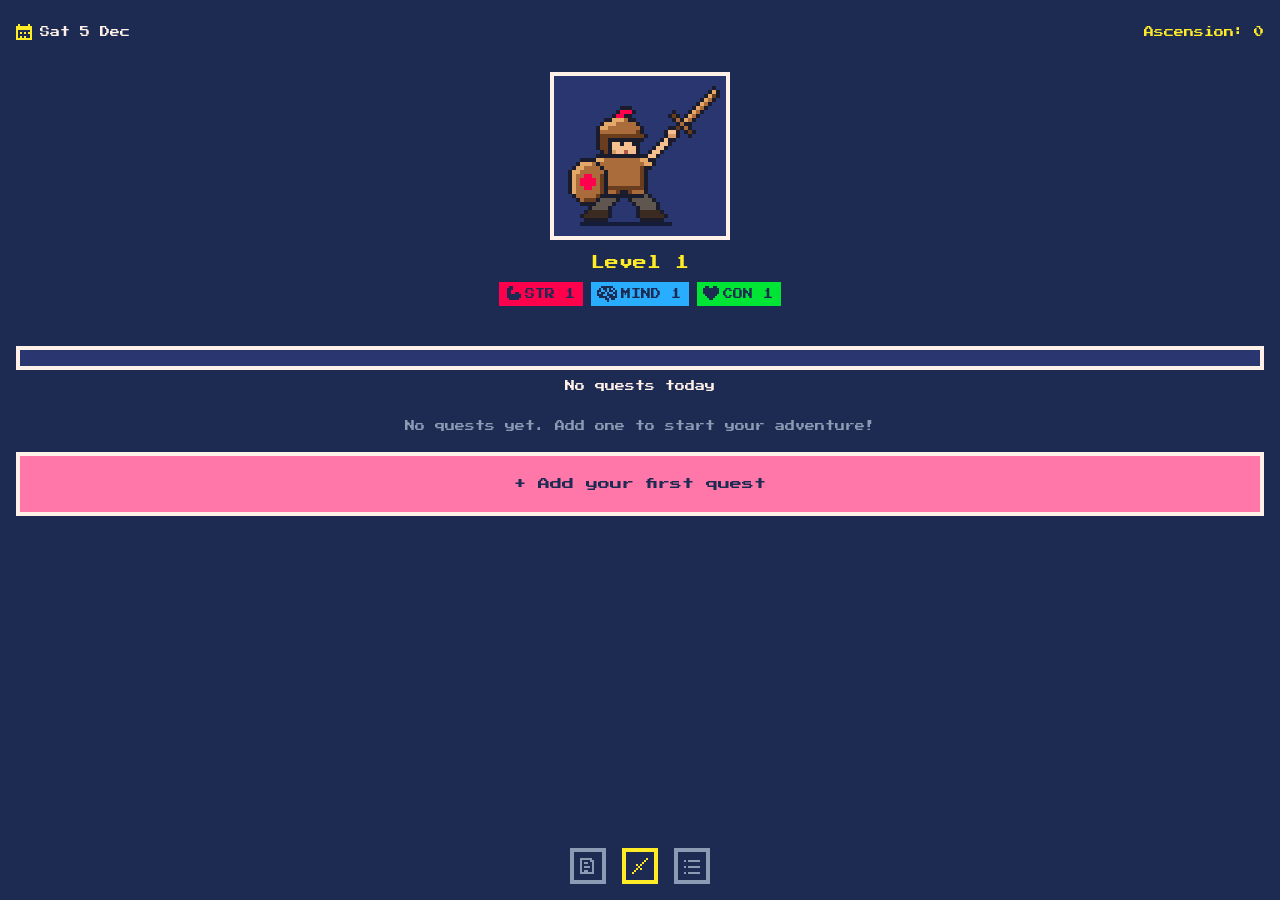
==== Jobits/index.html @ 171206a1 "Grey out empty Save/Add buttons, close popups with Back, add first-quest button Co-Authored-By: Clau" ====
<!DOCTYPE html>
<html lang="en">
<head>
  <meta charset="UTF-8">
  <!-- Makes the page fit the phone's width instead of a zoomed-out desktop view -->
  <meta name="viewport" content="width=device-width, initial-scale=1">
  <title>Jobits</title>
  <link rel="stylesheet" href="style.css">

  <!-- PWA: tells the phone the app's name, colours and icon, for installing -->
  <link rel="manifest" href="manifest.json">
  <!-- Colour of the phone's status bar while the app is open -->
  <meta name="theme-color" content="#1d2b53">
  <!-- Icon for the browser tab and for iPhones -->
  <link rel="icon" href="icons/icon-192.png">
  <link rel="apple-touch-icon" href="icons/icon-192.png">
</head>
<body>

  <!-- The "viewport" is the window you look through; it shows one screen at a time. -->
  <main class="viewport">
    <!-- The "track" holds the three screens side by side. We slide it left/right to switch. -->
    <div class="track" id="track">

      <!-- ===== Screen 0: Notes ===== -->
      <section class="screen" id="screen-notes" aria-label="Notes">
        <h1>Notes</h1>
        <!-- Shown only when there are no notes -->
        <p class="placeholder" id="notes-empty">No notes yet</p>
        <!-- app.js fills this with one card per note -->
        <ul class="note-list" id="note-list"></ul>
      </section>

      <!-- ===== Screen 1: Main (today) ===== -->
      <section class="screen" id="screen-main" aria-label="Today">
        <!-- Top line: today's date on the left, ascension on the right -->
        <div class="top-line">
          <!-- Today's date; tapping it opens the calendar.
               app.js draws the small calendar icon and fills in the date. -->
          <button type="button" class="today-date" id="today-date" aria-label="Open calendar">
            <span class="today-date-icon" id="today-date-icon"></span>
            <span id="today-date-text"></span>
          </button>
          <div class="ascension" id="ascension-label">Ascension: 0</div>
        </div>

        <!-- Placeholder for the adventurer: just shows the current sword -->
        <!-- Tapping the adventurer opens the stats popup -->
        <button type="button" class="adventurer" id="adventurer" aria-label="Open stats">
          <!-- app.js draws the adventurer and its gear here -->
          <canvas class="adventurer-art" id="adventurer-art"></canvas>
        </button>

        <!-- Current level, and a message that pops up for a few seconds on level-up -->
        <p class="level" id="level-label">Level 1</p>
        <!-- This month's STR / MIND / CON levels: app.js fills in three badges -->
        <div class="stats" id="stats"></div>
        <p class="level-up" id="level-up" aria-live="polite"></p>

        <!-- Day progress bar: app.js sets the fill width and the label -->
        <div class="progress">
          <div class="progress-fill" id="progress-fill"></div>
        </div>
        <p class="progress-label" id="progress-label">No quests today</p>
        <!-- Shown when a standing quest's deadline is today and it isn't ticked -->
        <p class="standing-due-note" id="standing-due-note" hidden></p>

        <!-- One-off tasks from earlier days that aren't done yet.
             Hidden when there are none. -->
        <div id="carried-section" hidden>
          <h2>Carried over</h2>
          <ul class="task-list" id="carried-list"></ul>
        </div>

        <!-- Only shown while there are no quests at all: a quick way to get started -->
        <div class="first-quest" id="first-quest" hidden>
          <p>No quests yet. Add one to start your adventure!</p>
          <button type="button" class="first-quest-button" id="first-quest-button">+ Add your first quest</button>
        </div>

        <!-- Hidden while there are no quests at all (the button above shows instead) -->
        <div id="today-section">
          <h2>Today's quests</h2>
          <!-- app.js fills this with one slot per time of day
               (morning, noon, afternoon, evening, and "any time" if needed) -->
          <div id="today-slots"></div>
        </div>

        <!-- Standing quests: "at some point" to-dos, no exp. Hidden when there are none. -->
        <div id="standing-section" hidden>
          <h2>Standing quests</h2>
          <ul class="task-list" id="standing-list"></ul>
        </div>
      </section>

      <!-- ===== Screen 2: Habits ===== -->
      <section class="screen" id="screen-habits" aria-label="Quests">
        <h1>Quests</h1>

        <!-- Filters: one lit option per row; the two rows combine.
             app.js reads data-group / data-value when a button is tapped. -->
        <div class="filters">
          <div class="filter-row" role="group" aria-labelledby="filter-category-label">
            <span class="filter-label" id="filter-category-label">Category</span>
            <button type="button" class="filter-option" data-group="category" data-value="all">All</button>
            <button type="button" class="filter-option cat-strength" data-group="category" data-value="strength">STR</button>
            <button type="button" class="filter-option cat-mind" data-group="category" data-value="mind">MIND</button>
            <button type="button" class="filter-option cat-constitution" data-group="category" data-value="constitution">CON</button>
            <button type="button" class="filter-option" data-group="category" data-value="none">None</button>
          </div>
          <div class="filter-row" role="group" aria-labelledby="filter-type-label">
            <span class="filter-label" id="filter-type-label">Type</span>
            <button type="button" class="filter-option" data-group="type" data-value="all">All</button>
            <button type="button" class="filter-option" data-group="type" data-value="oneoff">One-off</button>
            <button type="button" class="filter-option" data-group="type" data-value="repeating">Repeating</button>
            <button type="button" class="filter-option" data-group="type" data-value="standing">Standing</button>
          </div>
          <label class="checkbox-row filter-checkbox">
            <input type="checkbox" id="show-completed">
            Show completed
          </label>
        </div>

        <!-- Shown only when there are no habits saved -->
        <p class="placeholder" id="habits-empty">No quests yet</p>
        <!-- Shown when there are quests, but the filters hide all of them -->
        <p class="placeholder" id="habits-no-match" hidden>No quests match these filters</p>
        <!-- app.js fills this list with one <li> per saved habit -->
        <ul class="habit-list" id="habit-list"></ul>

        <!-- Backup: Export saves all data to a file; Import loads one back -->
        <div class="backup-buttons">
          <button type="button" id="export-button">Export</button>
          <button type="button" id="import-button">Import</button>
        </div>
        <!-- The real file picker is hidden; the Import button "clicks" it -->
        <input type="file" id="import-file" accept=".json,application/json" hidden>
        <!-- Short messages about export/import (e.g. "Backup loaded") -->
        <p class="backup-message" id="backup-message"></p>

        <!-- For testing: wipes all quests, ticks, level and ascension (two taps) -->
        <button class="reset-button" id="reset-button" type="button">Reset everything</button>
        <!-- Opens the "new habit" form -->
        <button class="add-button" id="add-button" type="button" aria-label="Add quest">+</button>
      </section>

    </div>
  </main>

  <!-- Screen indicator: one dot per screen, each with a small pixel icon.
       Icons are drawn as tiny SVG squares ("pixels") on an 8x8 grid. -->
  <!-- Adds a new note. It lives outside the sliding track, so app.js
       shows it only while the Notes screen is on display. -->
  <button class="add-button" id="add-note-button" type="button" aria-label="Add note" hidden>+</button>

  <nav class="indicator" aria-hidden="true">
    <!-- Note page; app.js draws its pixel icon -->
    <span class="dot" data-screen="0" title="Notes" id="notes-dot"></span>
    <span class="dot" data-screen="1" title="Today">
      <!-- Sword: blade going up-right, crossguard, handle, pommel -->
      <svg viewBox="0 0 8 8" shape-rendering="crispEdges">
        <rect x="7" y="0" width="1" height="1"/>
        <rect x="6" y="1" width="1" height="1"/>
        <rect x="5" y="2" width="1" height="1"/>
        <rect x="4" y="3" width="1" height="1"/>
        <rect x="2" y="3" width="1" height="1"/>
        <rect x="3" y="4" width="1" height="1"/>
        <rect x="4" y="5" width="1" height="1"/>
        <rect x="2" y="5" width="1" height="1"/>
        <rect x="1" y="6" width="1" height="1"/>
        <rect x="0" y="7" width="1" height="1"/>
      </svg>
    </span>
    <span class="dot" data-screen="2" title="Quests">
      <!-- List: three bullet points with lines -->
      <svg viewBox="0 0 8 8" shape-rendering="crispEdges">
        <rect x="0" y="1" width="1" height="1"/><rect x="2" y="1" width="6" height="1"/>
        <rect x="0" y="4" width="1" height="1"/><rect x="2" y="4" width="6" height="1"/>
        <rect x="0" y="7" width="1" height="1"/><rect x="2" y="7" width="6" height="1"/>
      </svg>
    </span>
  </nav>

  <!-- ===== "New habit" popup =====
       It lives outside the sliding track so it always covers the whole window.
       The "hidden" attribute keeps it invisible until app.js removes it. -->
  <div class="modal" id="habit-modal" hidden>
    <form class="habit-form" id="habit-form" novalidate>
      <!-- app.js changes this to "Edit quest" when editing -->
      <h2 id="form-title">New quest</h2>

      <label for="habit-name">Name</label>
      <input type="text" id="habit-name" maxlength="40" autocomplete="off">

      <!-- Standing quest: no exp, no time of day, no repeat, optional deadline.
           Ticking it hides the fields that don't apply (see app.js). -->
      <label class="checkbox-row">
        <input type="checkbox" id="habit-standing">
        Standing quest
      </label>

      <div id="exp-field">
        <label for="habit-exp">Exp</label>
        <!-- inputmode="numeric" shows a number keypad on phones -->
        <input type="number" id="habit-exp" min="1" step="1" inputmode="numeric">
      </div>

      <!-- app.js changes this label to "Deadline (optional)" for standing quests -->
      <!-- The date is kept in a hidden field ("YYYY-MM-DD" or empty).
           The button shows it, and opens Jobits' own date picker (weeks start on Monday). -->
      <label for="habit-date-button" id="date-label">Date</label>
      <input type="hidden" id="habit-date">
      <button type="button" class="date-button" id="habit-date-button"></button>
      <button type="button" class="small-button" id="no-deadline" hidden>No deadline</button>

      <div id="timing-field">
        <label for="habit-timing">Time of day</label>
        <select id="habit-timing">
          <option value="anytime">Any time</option>
          <option value="morning">Morning</option>
          <option value="noon">Noon</option>
          <option value="afternoon">Afternoon</option>
          <option value="evening">Evening</option>
        </select>
      </div>

      <!-- Category: tap a sticker to choose it, tap it again to clear it.
           app.js draws the pixel icons into the empty <span>s. -->
      <p class="form-label" id="category-label">Category (optional)</p>
      <div class="category-picker" role="group" aria-labelledby="category-label">
        <button type="button" class="category-option cat-strength" data-category="strength" aria-label="Strength">
          <span class="category-icon"></span>STR
        </button>
        <button type="button" class="category-option cat-mind" data-category="mind" aria-label="Mind">
          <span class="category-icon"></span>MIND
        </button>
        <button type="button" class="category-option cat-constitution" data-category="constitution" aria-label="Constitution">
          <span class="category-icon"></span>CON
        </button>
      </div>

      <div id="repeat-field">
        <label class="checkbox-row">
          <input type="checkbox" id="habit-repeating">
          Repeating
        </label>

        <!-- Only shown when "Repeating" is ticked -->
        <div id="repeat-options" hidden>
          <label for="habit-repeat">Repeat</label>
          <select id="habit-repeat">
            <option value="daily">Every day</option>
            <option value="workdays">Every work day</option>
            <option value="every2days">Every second day</option>
            <option value="weekly">Every week</option>
            <option value="monthly">Every month</option>
          </select>
        </div>
      </div>

      <!-- Validation messages appear here -->
      <p class="form-error" id="form-error"></p>

      <div class="form-buttons">
        <button type="button" class="button-secondary" id="cancel-button">Cancel</button>
        <!-- Greyed out until the quest has a name -->
        <button type="submit" class="button-primary" id="habit-save">Save</button>
      </div>
    </form>
  </div>

  <!-- ===== "New note" / "Edit note" popup ===== -->
  <div class="modal" id="note-modal" hidden>
    <form class="habit-form" id="note-form" novalidate>
      <!-- app.js changes this to "Edit note" when editing -->
      <h2 id="note-form-title">New note</h2>

      <label for="note-title">Title</label>
      <input type="text" id="note-title" maxlength="40" autocomplete="off">

      <!-- Icon: tap one to choose it, tap it again to clear it.
           app.js fills this with one button per icon. -->
      <p class="form-label" id="note-icon-label">Icon (optional)</p>
      <div class="icon-picker" id="icon-picker" role="group" aria-labelledby="note-icon-label"></div>

      <!-- Kind of note: only chosen when creating it (hidden when editing) -->
      <div id="note-kind-field">
        <p class="form-label" id="note-kind-label">Kind</p>
        <div class="kind-picker" role="group" aria-labelledby="note-kind-label">
          <button type="button" class="kind-option" data-kind="text">Free text</button>
          <button type="button" class="kind-option" data-kind="checklist">Checklist</button>
        </div>
      </div>

      <!-- Free-text notes only: checklist items are added on the note's card -->
      <div id="note-text-field">
        <label for="note-text">Text</label>
        <textarea id="note-text" rows="8"></textarea>
      </div>

      <p class="form-error" id="note-form-error"></p>

      <div class="form-buttons">
        <button type="button" class="button-secondary" id="note-cancel">Cancel</button>
        <!-- Greyed out until the note has a title -->
        <button type="submit" class="button-primary" id="note-save">Save</button>
      </div>
      <!-- Only shown when editing an existing note (two taps) -->
      <button type="button" class="note-delete" id="note-delete" hidden>Delete note</button>
    </form>
  </div>

  <!-- ===== Calendar popup =====
       Opened by tapping the date on the Main screen. -->
  <div class="modal" id="calendar-modal" hidden>
    <div class="habit-form calendar-dialog" role="dialog" aria-labelledby="calendar-title">
      <!-- Month name with arrows to the previous / next month -->
      <div class="month-nav">
        <button type="button" class="month-arrow" id="calendar-prev" aria-label="Previous month">&lt;</button>
        <h2 id="calendar-title"></h2>
        <button type="button" class="month-arrow" id="calendar-next" aria-label="Next month">&gt;</button>
      </div>
      <!-- app.js fills this with the weekday names and one square per day -->
      <div class="month-grid" id="calendar-grid"></div>
      <p class="calendar-legend">
        <span class="legend-swatch completed"></span>Completed
        <span class="legend-swatch missed"></span>Missed
      </p>
      <!-- Details of the tapped day -->
      <div class="calendar-details" id="calendar-details"></div>
      <button type="button" class="button-secondary calendar-close" id="calendar-close">Close</button>
    </div>
  </div>

  <!-- ===== Stats popup =====
       Opened by tapping the adventurer on the Main screen. -->
  <div class="modal" id="stats-modal" hidden>
    <div class="habit-form stats-dialog" role="dialog" aria-labelledby="stats-title">
      <!-- Month name with arrows to the previous / next month -->
      <div class="month-nav">
        <button type="button" class="month-arrow" id="stats-prev" aria-label="Previous month">&lt;</button>
        <h2 id="stats-title"></h2>
        <button type="button" class="month-arrow" id="stats-next" aria-label="Next month">&gt;</button>
      </div>
      <!-- The adventurer as it looked that month (or today, for this month) -->
      <canvas class="adventurer-art stats-art" id="stats-art"></canvas>
      <p class="stats-gear" id="stats-gear"></p>
      <!-- app.js fills this with one block per stat -->
      <div id="stats-detail"></div>
      <p class="stats-note">Every 100 exp in a category gives +1 level. Stats start again on the 1st of each month.</p>
      <button type="button" class="button-secondary calendar-close" id="stats-close">Close</button>
    </div>
  </div>

  <!-- ===== Date picker popup =====
       Opened from the quest form's date button; sits on top of the form. -->
  <div class="modal picker-modal" id="picker-modal" hidden>
    <div class="habit-form calendar-dialog" role="dialog" aria-labelledby="picker-title">
      <div class="month-nav">
        <button type="button" class="month-arrow" id="picker-prev" aria-label="Previous month">&lt;</button>
        <h2 id="picker-title"></h2>
        <button type="button" class="month-arrow" id="picker-next" aria-label="Next month">&gt;</button>
      </div>
      <!-- app.js fills this with the weekday names and one button per day -->
      <div class="month-grid" id="picker-grid"></div>
      <div class="form-buttons picker-buttons">
        <button type="button" class="button-secondary" id="picker-cancel">Cancel</button>
        <button type="button" class="button-primary" id="picker-today">Today</button>
      </div>
    </div>
  </div>

  <!-- ===== "Import backup" popup =====
       Shown after a backup file is picked: replace or merge? -->
  <div class="modal" id="import-modal" hidden>
    <div class="habit-form import-dialog" role="dialog" aria-labelledby="import-title">
      <h2 id="import-title">Import backup</h2>
      <!-- app.js fills in what the file contains -->
      <p id="import-summary"></p>
      <p class="import-help">
        <b>Replace:</b> delete what's on this phone and load the backup.<br>
        <b>Merge:</b> add the backup to what's on this phone.
      </p>
      <div class="import-buttons">
        <button type="button" class="button-danger" id="import-replace">Replace</button>
        <button type="button" class="button-primary" id="import-merge">Merge</button>
        <button type="button" class="button-secondary" id="import-cancel">Cancel</button>
      </div>
    </div>
  </div>

  <script src="app.js"></script>
</body>
</html>
---- Jobits/style.css ----
/* ===== Pixel font (stored locally in /fonts so it also works offline) ===== */
@font-face {
  font-family: "Press Start 2P";
  src: url("fonts/PressStart2P-Regular.ttf") format("truetype");
}

/* ===== Colour palette: bright 8-bit colours, defined once and reused ===== */
:root {
  --bg: #1d2b53;        /* dark navy background */
  --panel: #29366f;     /* slightly lighter boxes */
  --text: #fff1e8;      /* off-white text */
  --accent: #ffec27;    /* yellow */
  --green: #00e436;     /* progress bar */
  --pink: #ff77a8;      /* + button */
  --muted: #8b9bb4;     /* inactive / placeholder text */
  --red: #ff004d;       /* Strength category */
  --blue: #29adff;      /* Mind category */
}

/* Make width/height include borders and padding (easier sizing) */
* {
  box-sizing: border-box;
}

/* Make sure the "hidden" attribute always hides things,
   even elements whose CSS sets a display value */
[hidden] {
  display: none !important;
}

html, body {
  margin: 0;
  height: 100%;
  overflow: hidden;           /* the page itself never scrolls sideways */
  background: var(--bg);
  color: var(--text);
  font-family: "Press Start 2P", monospace;
  font-size: 12px;
  line-height: 1.6;
  -webkit-font-smoothing: none; /* keep pixel edges sharp */
}

/* ===== Screen switching layout ===== */

/* The window: full screen, hides whatever is outside it */
.viewport {
  height: 100%;
  overflow: hidden;
}

/* Both screens in a row. JavaScript moves this left/right with translateX. */
.track {
  display: flex;
  width: 300%;                 /* three screens, each 100% of the window */
  height: 100%;
  transition: transform 0.3s ease-out;  /* the slide animation */
}

/* Each screen is exactly one window wide and can scroll vertically */
.screen {
  width: calc(100% / 3);       /* a third of the 300%-wide track = one full window */
  height: 100%;
  overflow-y: auto;
  padding: 16px 16px 80px;     /* extra space at the bottom for the indicator */
  position: relative;
}

/* ===== Main screen pieces ===== */

/* Date on the left, ascension on the right, on one line */
.top-line {
  display: flex;
  justify-content: space-between;
  align-items: center;
  font-size: 10px;
}

/* Today's date: a button (it opens the calendar) that looks like plain text */
.today-date {
  display: flex;
  align-items: center;
  gap: 8px;
  min-height: 32px;
  padding: 0;
  font-family: inherit;
  font-size: 10px;
  color: var(--text);
  background: none;
  border: none;
  cursor: pointer;
}

.today-date-icon svg {
  display: block;
  width: 16px;
  height: 16px;
  fill: var(--accent);
}

.ascension {
  color: var(--accent);
}

.adventurer {
  margin: 24px auto;
  padding: 6px;                /* the box fits snugly around the drawing */
  display: flex;
  align-items: center;
  justify-content: center;
  text-align: center;
  background: var(--panel);
  border: 4px solid var(--text);
}

.adventurer {
  margin-bottom: 12px;
}

/* The adventurer is a button (it opens the stats popup), so undo the
   browser's own button look */
button.adventurer {
  font: inherit;
  color: var(--text);
  cursor: pointer;
}

/* The drawing is 40 x 37 art pixels; shown 4x bigger. "pixelated" keeps
   each art pixel a sharp square instead of blurring it. */
.adventurer-art {
  display: block;
  width: 160px;
  height: 148px;
  image-rendering: pixelated;
}

/* In the stats popup it's 5x bigger, centred */
.stats-art {
  width: 200px;
  height: 185px;
  margin: 0 auto;
}

.stats-gear {
  margin: 4px 0 16px;
  text-align: center;
  font-size: 8px;
  line-height: 1.6;
  color: var(--muted);
}

.level {
  margin: 0;
  text-align: center;
  font-size: 14px;
  color: var(--accent);
}

/* This month's stats: three category badges side by side under the level */
.stats {
  display: flex;
  justify-content: center;
  gap: 8px;
  margin-top: 8px;
}

.stats .category-chip {
  margin-right: 0;
  padding: 4px 8px 4px 6px;
  font-size: 10px;
}

/* "Level-up!" message. It always takes up its space (so nothing jumps around),
   but is only visible while it has the "show" class. */
.level-up {
  min-height: 1.6em;
  margin: 8px 0 12px;
  text-align: center;
  font-size: 12px;
  color: var(--green);
  visibility: hidden;
}

.level-up.show {
  visibility: visible;
  /* steps() makes the animation jumpy on purpose, like an old game */
  animation: pop 0.5s steps(4);
}

@keyframes pop {
  0%   { transform: scale(0.4); }
  60%  { transform: scale(1.3); }
  100% { transform: scale(1); }
}

.progress {
  height: 24px;
  border: 4px solid var(--text);
  background: var(--panel);
}

.progress-fill {
  width: 0%;                   /* app.js changes this */
  height: 100%;
  background: var(--green);
  transition: width 0.3s ease-out;  /* the bar grows smoothly */
}

/* ===== Today's task rows ===== */

.task-list {
  list-style: none;
  margin: 0;
  padding: 0;
}

/* Each task is one big button: the whole row can be tapped */
.task {
  display: flex;
  align-items: center;
  gap: 12px;
  width: 100%;
  min-height: 56px;
  margin-bottom: 12px;
  padding: 12px;
  font-family: inherit;
  font-size: 12px;
  line-height: 1.6;
  text-align: left;
  color: var(--text);
  background: var(--panel);
  border: 4px solid var(--text);
  cursor: pointer;
}

/* ===== Time-of-day slots (morning, noon, ...) ===== */

/* Each slot starts with a faint dashed line, like a mark on a timeline */
.slot {
  margin-top: 12px;
  padding-top: 8px;
  border-top: 2px dashed rgba(139, 155, 180, 0.35);
}

/* Small faint slot name, e.g. "MORNING" */
.slot-label {
  margin: 0 0 8px;
  font-size: 8px;
  text-transform: uppercase;
  color: var(--muted);
  opacity: 0.8;
}

/* The pixel checkbox square (24px inside = 3 screen pixels per icon pixel) */
.task-box {
  flex-shrink: 0;              /* never squash the box */
  width: 32px;
  height: 32px;
  border: 4px solid var(--text);
  background: var(--bg);
}

/* Crossed-swords icon inside a ticked box */
.task-box svg {
  display: block;
  width: 100%;
  height: 100%;
}

.sword-blade { fill: var(--text); }
.sword-hilt  { fill: var(--accent); }

/* Text part of the row (name + details), takes the remaining width */
.task-text {
  flex: 1;
  min-width: 0;
  word-wrap: break-word;
}

.task-details {
  display: block;
  margin-top: 4px;
  font-size: 10px;
  color: var(--muted);
}

/* Ticked tasks turn green */
.task.done {
  border-color: var(--green);
}

.task.done .task-box {
  border-color: var(--green);
}

.task.done .task-name {
  color: var(--green);
}

.progress-label {
  text-align: center;
  font-size: 10px;
  margin: 8px 0 24px;
}

/* "Add your first quest": shown on the Main screen while there are no quests */
.first-quest {
  margin-top: 8px;
  text-align: center;
  font-size: 10px;
  color: var(--muted);
}

.first-quest-button {
  width: 100%;
  min-height: 64px;
  margin-top: 8px;
  font-family: inherit;
  font-size: 12px;
  color: var(--bg);
  background: var(--pink);
  border: 4px solid var(--text);
  cursor: pointer;
}

h1, h2 {
  font-size: 16px;
  color: var(--accent);
  font-weight: normal;
}

.placeholder {
  color: var(--muted);
}

/* ===== Habits screen pieces ===== */

/* Extra room at the bottom so the last habit isn't hidden behind the + button */
#screen-habits {
  padding-bottom: 160px;
}

.habit-list {
  list-style: none;
  margin: 0;
  padding: 0;
}

/* One row per habit */
.habit-item {
  background: var(--panel);
  border: 4px solid var(--text);
  padding: 12px;
  margin-bottom: 12px;
}

.habit-name {
  margin: 0 0 8px;
  word-wrap: break-word;
}

/* The "5 exp · every day · morning" line */
.habit-details {
  margin: 0;
  font-size: 10px;
  color: var(--muted);
}

/* Edit / Delete buttons, in a row at the bottom-right of each habit */
.habit-actions {
  display: flex;
  justify-content: flex-end;
  gap: 8px;
  margin-top: 12px;
}

.habit-actions button {
  min-width: 96px;
  min-height: 44px;            /* big enough to tap with a thumb */
  font-family: inherit;
  font-size: 10px;
  color: var(--text);
  background: var(--bg);
  border: 4px solid var(--text);
  cursor: pointer;
}

/* "Reset everything": full width, pink outline to signal danger */
.reset-button {
  width: 100%;
  min-height: 52px;
  margin-top: 32px;
  font-family: inherit;
  font-size: 10px;
  color: var(--pink);
  background: var(--bg);
  border: 4px solid var(--pink);
  cursor: pointer;
}

/* Delete / Reset buttons after the first tap: filled pink */
.reset-button.confirming,
.habit-actions button.confirming {
  color: var(--bg);
  background: var(--pink);
}

/* Big + button in the bottom-right, easy to tap.
   "fixed" here is measured against the sliding track (not the whole window),
   because the track uses a transform. That keeps the button in the corner of
   the Habits screen, even when the list scrolls. */
.add-button {
  position: fixed;
  right: 16px;
  bottom: 80px;
  width: 64px;
  height: 64px;
  font-family: inherit;
  font-size: 24px;
  color: var(--bg);
  background: var(--pink);
  border: 4px solid var(--text);
  cursor: pointer;
}

/* ===== Screen indicator (dots with icons) at the bottom ===== */

.indicator {
  position: fixed;
  left: 0;
  right: 0;
  bottom: 16px;
  display: flex;
  justify-content: center;
  gap: 16px;
}

.dot {
  width: 36px;
  height: 36px;
  padding: 6px;
  border: 4px solid var(--muted);
  color: var(--muted);         /* the SVG icon uses this colour */
  background: var(--bg);
}

.dot svg {
  display: block;
  width: 100%;
  height: 100%;
  fill: currentColor;
}

/* The dot for the screen you are on is highlighted */
.dot.active {
  border-color: var(--accent);
  color: var(--accent);
}

/* ===== "New habit" popup ===== */

/* Dark see-through layer covering the whole window, with the form centred */
.modal {
  position: fixed;
  inset: 0;
  z-index: 10;                 /* on top of everything else */
  display: flex;
  align-items: center;
  justify-content: center;
  padding: 16px;
  background: rgba(0, 0, 0, 0.7);
}

.habit-form {
  width: 100%;
  max-width: 400px;
  max-height: 100%;
  overflow-y: auto;            /* scroll inside the form on small screens */
  padding: 16px;
  background: var(--bg);
  border: 4px solid var(--accent);
}

.habit-form h2 {
  margin-top: 0;
}

.habit-form label,
.habit-form .form-label {
  display: block;
  font-size: 10px;
  margin: 16px 0 6px;
}

/* Text, number, date and dropdown fields.
   16px text stops phones from zooming in when you tap a field. */
.habit-form input[type="text"],
.habit-form input[type="number"],
.habit-form input[type="date"],
.habit-form select {
  width: 100%;
  padding: 10px;
  font-family: inherit;
  font-size: 16px;
  color: var(--bg);
  background: var(--text);
  border: 4px solid var(--muted);
  border-radius: 0;            /* square corners, pixel style */
}

/* Highlight the field you're typing in */
.habit-form input:focus,
.habit-form select:focus {
  outline: none;
  border-color: var(--accent);
}

/* "Repeating" checkbox and its text on one line */
.habit-form .checkbox-row {
  display: flex;
  align-items: center;
  gap: 12px;
  font-size: 12px;
  cursor: pointer;
}

/* Big, easy-to-tap checkbox */
.checkbox-row input {
  width: 32px;
  height: 32px;
  margin: 0;
  accent-color: var(--green);
}

.form-error {
  min-height: 1.6em;           /* keeps the layout from jumping */
  margin: 16px 0 0;
  font-size: 10px;
  color: var(--pink);
}

.form-buttons {
  display: flex;
  gap: 12px;
  margin-top: 8px;
}

.form-buttons button {
  flex: 1;
  min-height: 52px;
  font-family: inherit;
  font-size: 12px;
  border: 4px solid var(--text);
  cursor: pointer;
}

.button-primary {
  color: var(--bg);
  background: var(--green);
}

/* Greyed out while there's nothing to save or add (e.g. no name typed yet) */
.form-buttons button:disabled,
.check-add button:disabled {
  opacity: 0.35;
  cursor: default;
}

.button-secondary {
  color: var(--text);
  background: var(--panel);
}

/* ===== Categories (Strength / Mind / Constitution) ===== */

/* Each category sets its own colour in --cat; the rules below use it */
.cat-strength     { --cat: var(--red); }
.cat-mind         { --cat: var(--blue); }
.cat-constitution { --cat: var(--green); }

/* Small coloured label on a quest, e.g. [arm STR] */
.category-chip {
  display: inline-flex;
  align-items: center;
  gap: 4px;
  margin-right: 8px;
  padding: 2px 6px 2px 4px;
  font-size: 8px;
  line-height: 1;
  vertical-align: middle;
  color: var(--bg);            /* dark text and icon on the bright colour */
  background: var(--cat);
}

/* 16px tall = 2 screen pixels per icon pixel, so it stays sharp.
   width: auto lets wider icons (like the brain) keep their shape. */
.category-chip svg {
  display: block;
  width: auto;
  height: 16px;
  fill: currentColor;
}

/* The three stickers in the form, side by side */
.category-picker {
  display: flex;
  gap: 8px;
}

.category-option {
  flex: 1;
  display: flex;
  flex-direction: column;
  align-items: center;
  gap: 6px;
  min-height: 72px;
  padding: 8px 4px;
  font-family: inherit;
  font-size: 10px;
  color: var(--cat);           /* coloured icon and text... */
  background: var(--panel);
  border: 4px solid var(--cat); /* ...and coloured border */
  cursor: pointer;
}

.category-option svg {
  display: block;
  width: auto;                 /* follows the icon's shape */
  height: 24px;
  fill: currentColor;
}

/* The chosen sticker is filled with its colour */
.category-option.selected {
  color: var(--bg);
  background: var(--cat);
}

/* ===== Filters on the Quests screen ===== */

.filters {
  margin-bottom: 20px;
}

/* One row per filter: the label on its own line, the options below it */
.filter-row {
  display: flex;
  flex-wrap: wrap;             /* options wrap to a new line on narrow phones */
  gap: 6px;
  margin-bottom: 12px;
}

.filter-label {
  flex-basis: 100%;            /* take the whole line, so options start below */
  font-size: 8px;
  color: var(--muted);
  text-transform: uppercase;
}

/* Options without a category use the off-white text colour */
.filter-option {
  --cat: var(--text);
  min-height: 40px;            /* still easy to tap */
  padding: 4px 10px;
  font-family: inherit;
  font-size: 10px;
  color: var(--cat);
  background: var(--panel);
  border: 4px solid var(--cat);
  cursor: pointer;
}

/* Category options take their colour from .cat-* (defined above).
   This rule comes after .filter-option, so the category colour wins. */
.filter-option.cat-strength     { --cat: var(--red); }
.filter-option.cat-mind         { --cat: var(--blue); }
.filter-option.cat-constitution { --cat: var(--green); }

/* The chosen option is filled with its colour, like the form's stickers */
.filter-option.selected {
  color: var(--bg);
  background: var(--cat);
}

/* "Show completed": same look as the form's "Repeating" checkbox */
.filter-checkbox {
  display: flex;
  align-items: center;
  gap: 12px;
  font-size: 10px;
  cursor: pointer;
}

/* ===== Backup: Export / Import ===== */

/* The two buttons side by side, above "Reset everything" */
.backup-buttons {
  display: flex;
  gap: 12px;
  margin-top: 32px;
}

.backup-buttons button {
  flex: 1;
  min-height: 52px;
  font-family: inherit;
  font-size: 10px;
  color: var(--accent);
  background: var(--bg);
  border: 4px solid var(--accent);
  cursor: pointer;
}

.backup-message {
  min-height: 1.6em;           /* keeps the layout from jumping */
  margin: 12px 0 0;
  font-size: 10px;
  color: var(--muted);
}

/* "Import backup" popup: reuses the form's box (.habit-form) */
.import-dialog p {
  font-size: 10px;
}

.import-help {
  color: var(--muted);
}

.import-help b {
  color: var(--text);
  font-weight: normal;         /* the pixel font has no bold */
}

/* Three big buttons stacked, easy to tap */
.import-buttons {
  display: flex;
  flex-direction: column;
  gap: 12px;
  margin-top: 16px;
}

.import-buttons button {
  min-height: 52px;
  font-family: inherit;
  font-size: 12px;
  border: 4px solid var(--text);
  cursor: pointer;
}

/* Replace deletes data, so it's pink like the other "careful!" buttons */
.button-danger {
  color: var(--bg);
  background: var(--pink);
}

/* ===== Standing quests ===== */

/* Under the progress bar: "1 standing quest due today" */
.standing-due-note {
  margin: -16px 0 24px;        /* sits just under the progress label */
  text-align: center;
  font-size: 10px;
  color: var(--pink);
}

/* Small pink tag in front of an overdue standing quest's date */
.overdue {
  margin-right: 8px;
  padding: 2px 6px;
  font-size: 8px;
  color: var(--bg);
  background: var(--pink);
}

/* "No deadline" button under the date field in the form */
.small-button {
  margin-top: 8px;
  min-height: 40px;
  padding: 4px 12px;
  font-family: inherit;
  font-size: 10px;
  color: var(--text);
  background: var(--panel);
  border: 4px solid var(--text);
  cursor: pointer;
}

/* ===== Notes screen ===== */

#screen-notes {
  padding-bottom: 160px;       /* room for the + button and indicator */
}

.note-list {
  list-style: none;
  margin: 0;
  padding: 0;
}

/* Each note is one big tappable card */
.note-card {
  display: block;
  width: 100%;
  margin-bottom: 12px;
  padding: 12px;
  text-align: left;
  font-family: inherit;
  color: var(--text);
  background: var(--panel);
  border: 4px solid var(--text);
  cursor: pointer;
}

.note-header {
  display: flex;
  align-items: center;
  gap: 10px;
}

.note-icon svg {
  display: block;
  width: 24px;
  height: 24px;
  fill: var(--accent);
}

.note-title {
  font-size: 12px;
  overflow-wrap: anywhere;     /* long words wrap instead of overflowing */
}

/* The first few lines of the note's text */
.note-preview {
  display: -webkit-box;
  -webkit-line-clamp: 4;       /* at most 4 lines, then "…" */
  -webkit-box-orient: vertical;
  overflow: hidden;
  margin-top: 8px;
  font-size: 10px;
  line-height: 1.6;            /* buttons don't inherit the page's line height */
  color: var(--muted);
  white-space: pre-wrap;       /* keep the line breaks you typed */
  overflow-wrap: anywhere;
}

/* The + button on the Notes screen sits outside the sliding track,
   so it is pinned to the window itself */
#add-note-button {
  position: fixed;
  z-index: 5;
}

/* Note form: the 8 icons in two rows of 4 */
.icon-picker {
  display: grid;
  grid-template-columns: repeat(4, 1fr);
  gap: 8px;
}

.icon-option {
  display: flex;
  justify-content: center;
  align-items: center;
  min-height: 52px;
  color: var(--accent);
  background: var(--panel);
  border: 4px solid var(--muted);
  cursor: pointer;
}

.icon-option svg {
  width: 24px;
  height: 24px;
  fill: currentColor;
}

/* The chosen icon is filled in yellow */
.icon-option.selected {
  color: var(--bg);
  background: var(--accent);
  border-color: var(--accent);
}

/* The note's text box: same look as the other form fields */
.habit-form textarea {
  width: 100%;
  padding: 10px;
  font-family: inherit;
  font-size: 12px;
  line-height: 1.6;
  color: var(--bg);
  background: var(--text);
  border: 4px solid var(--muted);
  border-radius: 0;            /* square corners, pixel style */
  resize: vertical;
}

.habit-form textarea:focus {
  outline: none;
  border-color: var(--accent);
}

/* "Delete note": full width under Save/Cancel, pink like other deletes */
.note-delete {
  width: 100%;
  min-height: 52px;
  margin-top: 12px;
  font-family: inherit;
  font-size: 10px;
  color: var(--pink);
  background: var(--bg);
  border: 4px solid var(--pink);
  cursor: pointer;
}

.note-delete.confirming {
  color: var(--bg);
  background: var(--pink);
}

/* ===== Checklist notes ===== */

/* "Free text" / "Checklist" choice in the note form */
.kind-picker {
  display: flex;
  gap: 8px;
}

.kind-option {
  flex: 1;
  min-height: 44px;
  font-family: inherit;
  font-size: 10px;
  color: var(--text);
  background: var(--panel);
  border: 4px solid var(--text);
  cursor: pointer;
}

.kind-option.selected {
  color: var(--bg);
  background: var(--text);
}

/* "2/5" after a checklist's title */
.note-count {
  margin-left: auto;           /* pushed to the right end of the line */
  font-size: 10px;
  color: var(--muted);
}

/* The header of a checklist card is a button that looks like plain text */
.note-header-button {
  display: block;
  width: 100%;
  padding: 0;
  text-align: left;
  font-family: inherit;
  color: inherit;
  background: none;
  border: none;
  cursor: pointer;
}

.check-list {
  list-style: none;
  margin: 8px 0 0;
  padding: 0;
}

.check-item {
  display: flex;
  align-items: center;
  gap: 4px;
}

/* Tapping anywhere on the item's line ticks it */
.check-toggle {
  flex: 1;
  display: flex;
  align-items: center;
  gap: 10px;
  min-height: 44px;            /* easy to tap */
  padding: 4px 0;
  text-align: left;
  font-family: inherit;
  font-size: 10px;
  line-height: 1.6;
  color: var(--text);
  background: none;
  border: none;
  cursor: pointer;
}

.check-box {
  flex-shrink: 0;
  width: 24px;
  height: 24px;
  padding: 2px;
  border: 4px solid var(--text);
  background: var(--bg);
}

.check-box svg {
  display: block;
  width: 100%;
  height: 100%;
  fill: var(--green);
}

.check-text {
  overflow-wrap: anywhere;
}

/* Ticked items: green box, crossed-out muted text */
.check-item.done .check-box {
  border-color: var(--green);
}

.check-item.done .check-text {
  color: var(--muted);
  text-decoration: line-through;
}

/* The ✕ that deletes an item */
.check-remove {
  flex-shrink: 0;
  width: 40px;
  height: 40px;
  font-family: inherit;
  font-size: 12px;
  color: var(--muted);
  background: none;
  border: none;
  cursor: pointer;
}

/* "Add item" field with its + button */
.check-add {
  display: flex;
  gap: 8px;
  margin-top: 8px;
}

.check-add input {
  flex: 1;
  min-width: 0;                /* lets the field shrink on narrow phones */
  padding: 8px;
  font-family: inherit;
  font-size: 12px;
  color: var(--bg);
  background: var(--text);
  border: 4px solid var(--muted);
  border-radius: 0;
}

.check-add input:focus {
  outline: none;
  border-color: var(--accent);
}

.check-add button {
  width: 48px;
  font-family: inherit;
  font-size: 16px;
  color: var(--bg);
  background: var(--pink);
  border: 4px solid var(--text);
  cursor: pointer;
}

/* ===== Calendar popup ===== */

/* Month name between the < and > arrows */
.month-nav {
  display: flex;
  align-items: center;
  justify-content: space-between;
  margin-bottom: 12px;
}

.month-nav h2 {
  margin: 0;
  font-size: 12px;
}

.month-arrow {
  width: 44px;
  height: 44px;
  font-family: inherit;
  font-size: 14px;
  color: var(--text);
  background: var(--panel);
  border: 4px solid var(--text);
  cursor: pointer;
}

/* 7 columns: Monday to Sunday */
.month-grid {
  display: grid;
  grid-template-columns: repeat(7, 1fr);
  gap: 4px;
}

.month-weekday {
  text-align: center;
  font-size: 8px;
  color: var(--muted);
}

/* One square per day */
.calendar-day {
  aspect-ratio: 1;             /* always square */
  padding: 0;
  font-family: inherit;
  font-size: 10px;
  color: var(--text);
  background: var(--panel);
  border: 3px solid var(--panel);
  cursor: pointer;
}

.calendar-day.completed {
  color: var(--bg);
  background: var(--green);
  border-color: var(--green);
}

.calendar-day.missed {
  color: var(--bg);
  background: var(--pink);
  border-color: var(--pink);
}

/* Future days and days before you started: plain and faded */
.calendar-day.future,
.calendar-day.untracked {
  color: var(--muted);
  background: none;
  border-color: transparent;
  cursor: default;
}

/* Today: yellow outline (on top of green, if it's already completed) */
.calendar-day.is-today {
  border-color: var(--accent);
}

/* The tapped day: an off-white frame around it */
.calendar-day.selected {
  outline: 3px solid var(--text);
  outline-offset: 1px;
}

/* Small coloured squares explaining the colours */
.calendar-legend {
  display: flex;
  align-items: center;
  gap: 6px;
  margin: 12px 0 0;
  font-size: 8px;
  color: var(--muted);
}

.legend-swatch {
  width: 10px;
  height: 10px;
  margin-left: 8px;
}

.legend-swatch:first-child {
  margin-left: 0;
}

.legend-swatch.completed { background: var(--green); }
.legend-swatch.missed    { background: var(--pink); }

.calendar-details {
  min-height: 64px;            /* keeps the Close button from jumping around */
  margin-top: 12px;
  font-size: 10px;
}

.calendar-details-title {
  margin: 0 0 6px;
  color: var(--accent);
}

.calendar-details .placeholder {
  margin: 0;
}

.calendar-ticked {
  margin: 0;
  padding-left: 16px;
  overflow-wrap: anywhere;
}

/* ===== Stats popup ===== */

/* A greyed-out arrow at the first / last month you can see */
.month-arrow:disabled {
  opacity: 0.3;
  cursor: default;
}

.stat-block {
  margin-bottom: 16px;
}

/* Category name on the left, "Level N" on the right */
.stat-header {
  display: flex;
  align-items: center;
  justify-content: space-between;
  margin-bottom: 6px;
  font-size: 10px;
}

.stat-level {
  color: var(--accent);
}

/* Thinner than the day's bar, and in the category's colour */
.stat-bar {
  height: 16px;
}

.stat-bar .progress-fill {
  background: var(--cat);
}

.stat-exp {
  margin: 6px 0 0;
  font-size: 8px;
  color: var(--muted);
}

.stats-note {
  margin: 0;
  font-size: 8px;
  line-height: 1.6;
  color: var(--muted);
}

.calendar-close {
  width: 100%;
  min-height: 52px;
  margin-top: 12px;
  font-family: inherit;
  font-size: 12px;
  border: 4px solid var(--text);
  cursor: pointer;
}

/* ===== Date picker (quest form) ===== */

/* The date "field": a button showing the chosen date, looking like an input */
.date-button {
  width: 100%;
  padding: 10px;
  text-align: left;
  font-family: inherit;
  font-size: 14px;
  color: var(--bg);
  background: var(--text);
  border: 4px solid var(--muted);
  cursor: pointer;
}

/* "Pick a date" / "No deadline": greyed, like placeholder text */
.date-button.empty {
  color: var(--muted);
}

/* The picker opens on top of the quest form */
.picker-modal {
  z-index: 20;
}

/* Today: yellow outline. The chosen day: filled in yellow. */
.picker-day.is-today {
  border-color: var(--accent);
}

.picker-day.chosen {
  color: var(--bg);
  background: var(--accent);
  border-color: var(--accent);
}

.picker-buttons {
  margin-top: 16px;
}
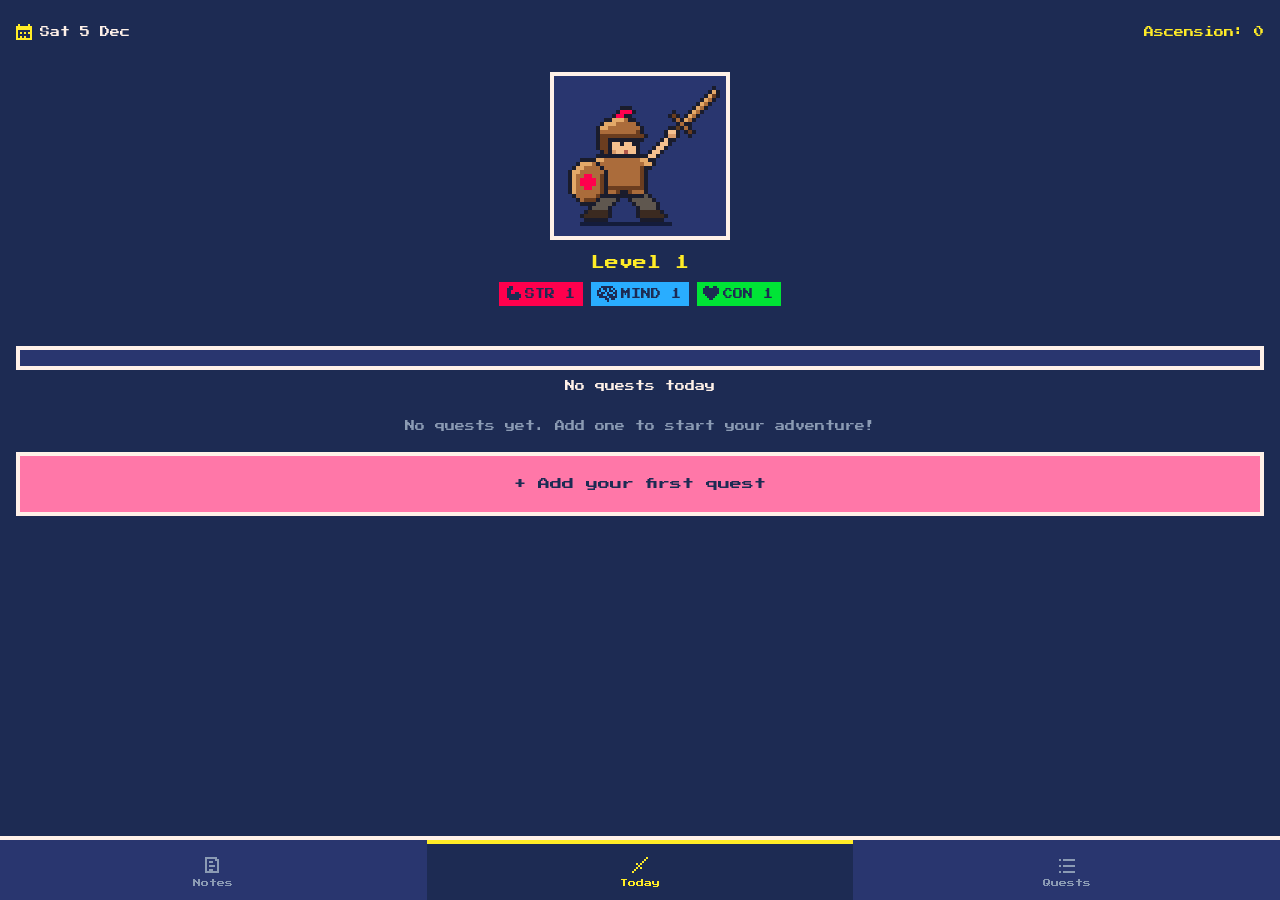
==== commit fc28a9d0: "Replace screen dots with a tappable bottom bar (Notes, Today, Quests) Co-Authored-By: Claude Opus 5." ====
--- a/Jobits/index.html
+++ b/Jobits/index.html
@@ -147,18 +147,22 @@
     </div>
   </main>
 
-  <!-- Screen indicator: one dot per screen, each with a small pixel icon.
-       Icons are drawn as tiny SVG squares ("pixels") on an 8x8 grid. -->
   <!-- Adds a new note. It lives outside the sliding track, so app.js
        shows it only while the Notes screen is on display. -->
   <button class="add-button" id="add-note-button" type="button" aria-label="Add note" hidden>+</button>
 
-  <nav class="indicator" aria-hidden="true">
-    <!-- Note page; app.js draws its pixel icon -->
-    <span class="dot" data-screen="0" title="Notes" id="notes-dot"></span>
-    <span class="dot" data-screen="1" title="Today">
+  <!-- Bottom bar: one tappable tab per screen, each with a small pixel icon and
+       a label. (Swiping and the arrow keys still work too.)
+       Icons are drawn as tiny SVG squares ("pixels") on an 8x8 grid. -->
+  <nav class="tab-bar" aria-label="Screens">
+    <button type="button" class="tab" data-screen="0">
+      <!-- Note page; app.js draws its pixel icon -->
+      <span class="tab-icon" id="notes-tab-icon"></span>
+      <span class="tab-label">Notes</span>
+    </button>
+    <button type="button" class="tab" data-screen="1">
       <!-- Sword: blade going up-right, crossguard, handle, pommel -->
-      <svg viewBox="0 0 8 8" shape-rendering="crispEdges">
+      <svg class="tab-icon" viewBox="0 0 8 8" shape-rendering="crispEdges">
         <rect x="7" y="0" width="1" height="1"/>
         <rect x="6" y="1" width="1" height="1"/>
         <rect x="5" y="2" width="1" height="1"/>
@@ -170,15 +174,17 @@
         <rect x="1" y="6" width="1" height="1"/>
         <rect x="0" y="7" width="1" height="1"/>
       </svg>
-    </span>
-    <span class="dot" data-screen="2" title="Quests">
+      <span class="tab-label">Today</span>
+    </button>
+    <button type="button" class="tab" data-screen="2">
       <!-- List: three bullet points with lines -->
-      <svg viewBox="0 0 8 8" shape-rendering="crispEdges">
+      <svg class="tab-icon" viewBox="0 0 8 8" shape-rendering="crispEdges">
         <rect x="0" y="1" width="1" height="1"/><rect x="2" y="1" width="6" height="1"/>
         <rect x="0" y="4" width="1" height="1"/><rect x="2" y="4" width="6" height="1"/>
         <rect x="0" y="7" width="1" height="1"/><rect x="2" y="7" width="6" height="1"/>
       </svg>
-    </span>
+      <span class="tab-label">Quests</span>
+    </button>
   </nav>
 
   <!-- ===== "New habit" popup =====
--- a/Jobits/style.css
+++ b/Jobits/style.css
@@ -61,7 +61,7 @@
   width: calc(100% / 3);       /* a third of the 300%-wide track = one full window */
   height: 100%;
   overflow-y: auto;
-  padding: 16px 16px 80px;     /* extra space at the bottom for the indicator */
+  padding: 16px 16px 96px;     /* extra space at the bottom for the bottom bar */
   position: relative;
 }
 
@@ -422,38 +422,53 @@
   cursor: pointer;
 }
 
-/* ===== Screen indicator (dots with icons) at the bottom ===== */
-
-.indicator {
+/* ===== Bottom bar: one tab per screen ===== */
+
+/* A full-width bar pinned to the bottom of the window */
+.tab-bar {
   position: fixed;
   left: 0;
   right: 0;
-  bottom: 16px;
-  display: flex;
+  bottom: 0;
+  z-index: 5;
+  display: flex;
+  height: 64px;
+  background: var(--panel);
+  border-top: 4px solid var(--text);
+}
+
+/* Each tab takes a third of the bar: icon on top, label below */
+.tab {
+  flex: 1;
+  display: flex;
+  flex-direction: column;
+  align-items: center;
   justify-content: center;
-  gap: 16px;
-}
-
-.dot {
-  width: 36px;
-  height: 36px;
-  padding: 6px;
-  border: 4px solid var(--muted);
-  color: var(--muted);         /* the SVG icon uses this colour */
+  gap: 6px;
+  padding: 0;
+  font-family: inherit;
+  font-size: 8px;
+  color: var(--muted);         /* the SVG icon uses this colour too */
+  background: none;
+  border: none;
+  border-top: 4px solid transparent;
+  cursor: pointer;
+}
+
+/* 16px = 2 screen pixels per icon pixel, so it stays sharp */
+.tab-icon,
+.tab-icon svg {
+  display: block;
+  width: 16px;
+  height: 16px;
+  fill: currentColor;
+}
+
+/* The tab for the screen you are on is highlighted in yellow */
+.tab.active {
+  color: var(--accent);
+  border-top-color: var(--accent);
   background: var(--bg);
-}
-
-.dot svg {
-  display: block;
-  width: 100%;
-  height: 100%;
-  fill: currentColor;
-}
-
-/* The dot for the screen you are on is highlighted */
-.dot.active {
-  border-color: var(--accent);
-  color: var(--accent);
 }
 
 /* ===== "New habit" popup ===== */
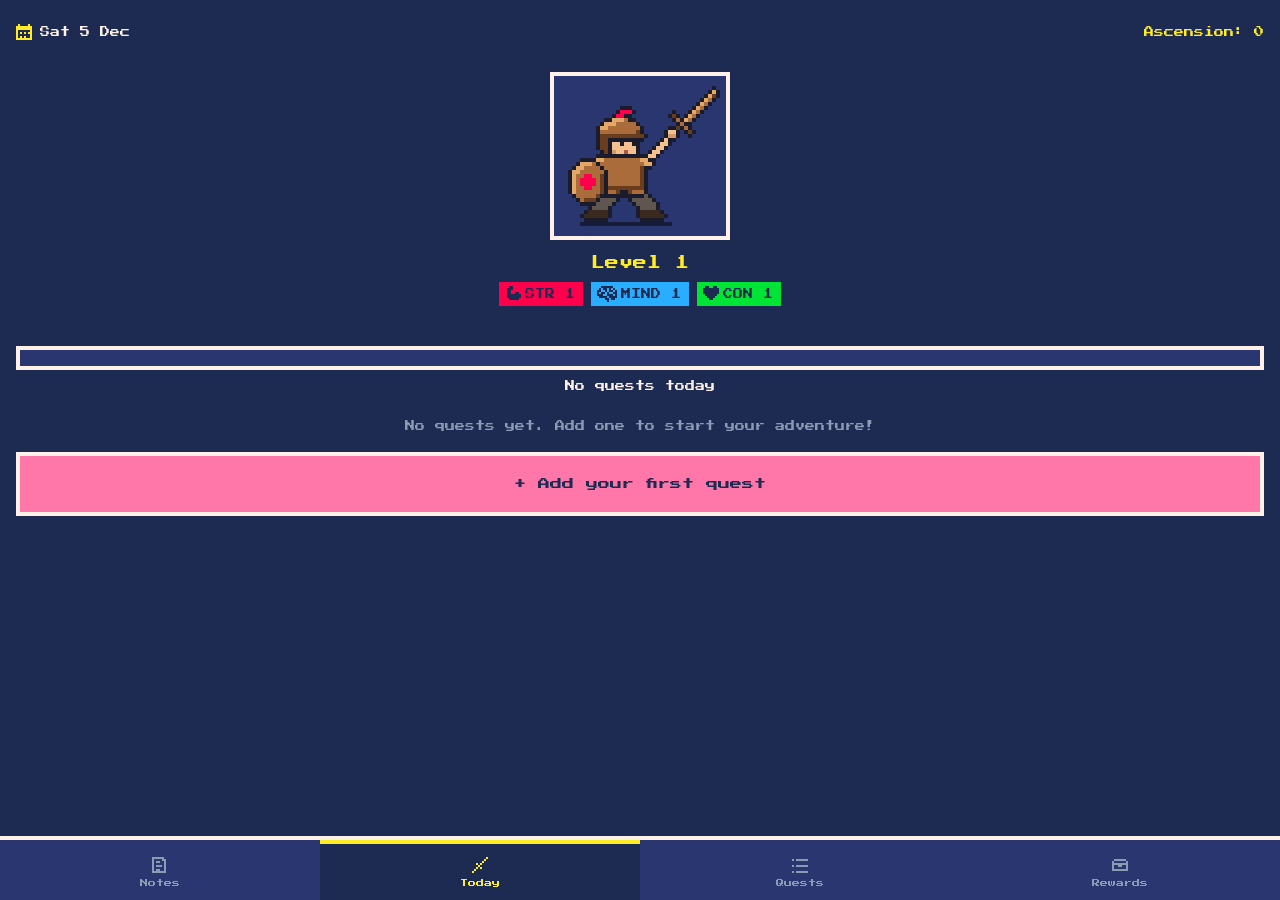
==== commit 971931fc: "Add Rewards screen with inventory and daily/weekly reward lists Also plans version 6 in the spec, in" ====
--- a/Jobits/index.html
+++ b/Jobits/index.html
@@ -19,7 +19,7 @@
 
   <!-- The "viewport" is the window you look through; it shows one screen at a time. -->
   <main class="viewport">
-    <!-- The "track" holds the three screens side by side. We slide it left/right to switch. -->
+    <!-- The "track" holds the four screens side by side. We slide it left/right to switch. -->
     <div class="track" id="track">
 
       <!-- ===== Screen 0: Notes ===== -->
@@ -44,6 +44,16 @@
           <div class="ascension" id="ascension-label">Ascension: 0</div>
         </div>
 
+        <!-- "Since your last visit": shown on a new day if days were missed
+             since the app was last opened. app.js fills in the list. -->
+        <div class="visit-card" id="visit-card" hidden>
+          <div class="visit-card-header">
+            <h2 id="visit-title">Since your last visit</h2>
+            <button type="button" class="visit-dismiss" id="visit-dismiss" aria-label="Dismiss">✕</button>
+          </div>
+          <ul class="visit-list" id="visit-list"></ul>
+        </div>
+
         <!-- Placeholder for the adventurer: just shows the current sword -->
         <!-- Tapping the adventurer opens the stats popup -->
         <button type="button" class="adventurer" id="adventurer" aria-label="Open stats">
@@ -86,20 +96,33 @@
           <div id="today-slots"></div>
         </div>
 
-        <!-- Standing quests: "at some point" to-dos, no exp. Hidden when there are none. -->
+        <!-- Side quests ("standing" in the code): "at some point" to-dos, no exp.
+             Hidden when there are none. -->
         <div id="standing-section" hidden>
-          <h2>Standing quests</h2>
+          <h2>Side quests</h2>
           <ul class="task-list" id="standing-list"></ul>
         </div>
       </section>
 
       <!-- ===== Screen 2: Habits ===== -->
       <section class="screen" id="screen-habits" aria-label="Quests">
-        <h1>Quests</h1>
+        <!-- Title, with the ⋮ menu (backup and reset) on the right -->
+        <div class="screen-header">
+          <h1>Quests</h1>
+          <button type="button" class="menu-button" id="menu-button" aria-label="More options">
+            <!-- Three dots, one above the other -->
+            <svg viewBox="0 0 2 8" shape-rendering="crispEdges" aria-hidden="true">
+              <rect x="0" y="0" width="2" height="2"/>
+              <rect x="0" y="3" width="2" height="2"/>
+              <rect x="0" y="6" width="2" height="2"/>
+            </svg>
+          </button>
+        </div>
 
         <!-- Filters: one lit option per row; the two rows combine.
-             app.js reads data-group / data-value when a button is tapped. -->
-        <div class="filters">
+             app.js reads data-group / data-value when a button is tapped.
+             Hidden while there are no quests (nothing to filter yet). -->
+        <div class="filters" id="filters">
           <div class="filter-row" role="group" aria-labelledby="filter-category-label">
             <span class="filter-label" id="filter-category-label">Category</span>
             <button type="button" class="filter-option" data-group="category" data-value="all">All</button>
@@ -113,7 +136,7 @@
             <button type="button" class="filter-option" data-group="type" data-value="all">All</button>
             <button type="button" class="filter-option" data-group="type" data-value="oneoff">One-off</button>
             <button type="button" class="filter-option" data-group="type" data-value="repeating">Repeating</button>
-            <button type="button" class="filter-option" data-group="type" data-value="standing">Standing</button>
+            <button type="button" class="filter-option" data-group="type" data-value="standing">Side quest</button>
           </div>
           <label class="checkbox-row filter-checkbox">
             <input type="checkbox" id="show-completed">
@@ -127,29 +150,54 @@
         <p class="placeholder" id="habits-no-match" hidden>No quests match these filters</p>
         <!-- app.js fills this list with one <li> per saved habit -->
         <ul class="habit-list" id="habit-list"></ul>
-
-        <!-- Backup: Export saves all data to a file; Import loads one back -->
-        <div class="backup-buttons">
-          <button type="button" id="export-button">Export</button>
-          <button type="button" id="import-button">Import</button>
-        </div>
-        <!-- The real file picker is hidden; the Import button "clicks" it -->
-        <input type="file" id="import-file" accept=".json,application/json" hidden>
-        <!-- Short messages about export/import (e.g. "Backup loaded") -->
-        <p class="backup-message" id="backup-message"></p>
-
-        <!-- For testing: wipes all quests, ticks, level and ascension (two taps) -->
-        <button class="reset-button" id="reset-button" type="button">Reset everything</button>
-        <!-- Opens the "new habit" form -->
-        <button class="add-button" id="add-button" type="button" aria-label="Add quest">+</button>
       </section>
 
+      <!-- ===== Screen 3: Rewards ===== -->
+      <section class="screen" id="screen-rewards" aria-label="Rewards">
+        <h1>Rewards</h1>
+
+        <!-- Earned rewards, waiting to be used. app.js fills the lists. -->
+        <h2>Inventory</h2>
+        <p class="placeholder" id="inventory-empty">No rewards yet. Complete a day to earn one!</p>
+        <ul class="reward-list" id="inventory-list"></ul>
+        <!-- Used rewards: a small history, hidden unless ticked -->
+        <label class="checkbox-row filter-checkbox" id="show-used-row">
+          <input type="checkbox" id="show-used">
+          Show used
+        </label>
+        <ul class="reward-list used-list" id="used-list" hidden></ul>
+
+        <!-- The rewards to choose from. Choosing one doesn't remove it. -->
+        <h2>Daily rewards</h2>
+        <p class="section-help">Small treats. You pick one each time you complete a day.</p>
+        <div class="reward-pool">
+          <ul class="pool-list" id="daily-pool"></ul>
+          <form class="check-add" id="daily-add">
+            <input type="text" maxlength="40" autocomplete="off" placeholder="Add a daily reward" aria-label="Add a daily reward">
+            <button type="submit" aria-label="Add" disabled>+</button>
+          </form>
+        </div>
+
+        <h2>Weekly rewards</h2>
+        <p class="section-help">Bigger treats. You pick one for each perfect week (+1 ascension).</p>
+        <div class="reward-pool">
+          <ul class="pool-list" id="weekly-pool"></ul>
+          <form class="check-add" id="weekly-add">
+            <input type="text" maxlength="40" autocomplete="off" placeholder="Add a weekly reward" aria-label="Add a weekly reward">
+            <button type="submit" aria-label="Add" disabled>+</button>
+          </form>
+        </div>
+      </section>
+
     </div>
   </main>
 
-  <!-- Adds a new note. It lives outside the sliding track, so app.js
-       shows it only while the Notes screen is on display. -->
+  <!-- The + buttons live outside the sliding track, pinned to the window.
+       app.js shows each one only while its own screen is on display. -->
+  <!-- Adds a new note (Notes screen) -->
   <button class="add-button" id="add-note-button" type="button" aria-label="Add note" hidden>+</button>
+  <!-- Opens the "new quest" form (Quests screen) -->
+  <button class="add-button" id="add-button" type="button" aria-label="Add quest" hidden>+</button>
 
   <!-- Bottom bar: one tappable tab per screen, each with a small pixel icon and
        a label. (Swiping and the arrow keys still work too.)
@@ -185,6 +233,11 @@
       </svg>
       <span class="tab-label">Quests</span>
     </button>
+    <button type="button" class="tab" data-screen="3">
+      <!-- Treasure chest; app.js draws its pixel icon -->
+      <span class="tab-icon" id="rewards-tab-icon"></span>
+      <span class="tab-label">Rewards</span>
+    </button>
   </nav>
 
   <!-- ===== "New habit" popup =====
@@ -198,12 +251,16 @@
       <label for="habit-name">Name</label>
       <input type="text" id="habit-name" maxlength="40" autocomplete="off">
 
-      <!-- Standing quest: no exp, no time of day, no repeat, optional deadline.
-           Ticking it hides the fields that don't apply (see app.js). -->
-      <label class="checkbox-row">
-        <input type="checkbox" id="habit-standing">
-        Standing quest
-      </label>
+      <!-- The kind of quest: pick one of three. app.js hides the fields that
+           don't apply (e.g. side quests have no exp) and explains the choice. -->
+      <p class="form-label" id="quest-type-label">Type</p>
+      <div class="kind-picker" role="group" aria-labelledby="quest-type-label">
+        <button type="button" class="kind-option quest-type-option" data-type="oneoff">One-off</button>
+        <button type="button" class="kind-option quest-type-option" data-type="repeating">Repeating</button>
+        <button type="button" class="kind-option quest-type-option" data-type="side">Side quest</button>
+      </div>
+      <!-- One line explaining the chosen type -->
+      <p class="form-hint" id="quest-type-hint"></p>
 
       <div id="exp-field">
         <label for="habit-exp">Exp</label>
@@ -211,13 +268,26 @@
         <input type="number" id="habit-exp" min="1" step="1" inputmode="numeric">
       </div>
 
-      <!-- app.js changes this label to "Deadline (optional)" for standing quests -->
+      <!-- app.js changes this label to "Start date" for repeating quests,
+           and "Deadline (optional)" for side quests -->
       <!-- The date is kept in a hidden field ("YYYY-MM-DD" or empty).
            The button shows it, and opens Jobits' own date picker (weeks start on Monday). -->
       <label for="habit-date-button" id="date-label">Date</label>
       <input type="hidden" id="habit-date">
       <button type="button" class="date-button" id="habit-date-button"></button>
       <button type="button" class="small-button" id="no-deadline" hidden>No deadline</button>
+
+      <!-- Only shown for repeating quests -->
+      <div id="repeat-options" hidden>
+        <label for="habit-repeat">Repeat</label>
+        <select id="habit-repeat">
+          <option value="daily">Every day</option>
+          <option value="workdays">Every work day</option>
+          <option value="every2days">Every second day</option>
+          <option value="weekly">Every week</option>
+          <option value="monthly">Every month</option>
+        </select>
+      </div>
 
       <div id="timing-field">
         <label for="habit-timing">Time of day</label>
@@ -245,25 +315,6 @@
         </button>
       </div>
 
-      <div id="repeat-field">
-        <label class="checkbox-row">
-          <input type="checkbox" id="habit-repeating">
-          Repeating
-        </label>
-
-        <!-- Only shown when "Repeating" is ticked -->
-        <div id="repeat-options" hidden>
-          <label for="habit-repeat">Repeat</label>
-          <select id="habit-repeat">
-            <option value="daily">Every day</option>
-            <option value="workdays">Every work day</option>
-            <option value="every2days">Every second day</option>
-            <option value="weekly">Every week</option>
-            <option value="monthly">Every month</option>
-          </select>
-        </div>
-      </div>
-
       <!-- Validation messages appear here -->
       <p class="form-error" id="form-error"></p>
 
@@ -373,6 +424,30 @@
         <button type="button" class="button-secondary" id="picker-cancel">Cancel</button>
         <button type="button" class="button-primary" id="picker-today">Today</button>
       </div>
+    </div>
+  </div>
+
+  <!-- ===== ⋮ menu popup (Quests screen) =====
+       Things you rarely need: backups, and wiping everything. -->
+  <div class="modal" id="menu-modal" hidden>
+    <div class="habit-form menu-dialog" role="dialog" aria-labelledby="menu-title">
+      <h2 id="menu-title">Backup</h2>
+      <p class="menu-help">Export saves all your data to a file. Import loads one back, e.g. on a new phone.</p>
+      <div class="backup-buttons">
+        <button type="button" id="export-button">Export</button>
+        <button type="button" id="import-button">Import</button>
+      </div>
+      <!-- The real file picker is hidden; the Import button "clicks" it -->
+      <input type="file" id="import-file" accept=".json,application/json" hidden>
+      <!-- Short messages about export/import (e.g. "Backup loaded") -->
+      <p class="backup-message" id="backup-message"></p>
+
+      <!-- Kept apart from everything else, at the bottom.
+           Wipes all quests, ticks, notes, level and ascension (two taps). -->
+      <p class="menu-danger-label">Danger zone</p>
+      <button class="reset-button" id="reset-button" type="button">Reset everything</button>
+
+      <button type="button" class="button-secondary calendar-close" id="menu-close">Close</button>
     </div>
   </div>
 
--- a/Jobits/style.css
+++ b/Jobits/style.css
@@ -51,14 +51,14 @@
 /* Both screens in a row. JavaScript moves this left/right with translateX. */
 .track {
   display: flex;
-  width: 300%;                 /* three screens, each 100% of the window */
+  width: 400%;                 /* four screens, each 100% of the window */
   height: 100%;
   transition: transform 0.3s ease-out;  /* the slide animation */
 }
 
 /* Each screen is exactly one window wide and can scroll vertically */
 .screen {
-  width: calc(100% / 3);       /* a third of the 300%-wide track = one full window */
+  width: calc(100% / 4);       /* a quarter of the 400%-wide track = one full window */
   height: 100%;
   overflow-y: auto;
   padding: 16px 16px 96px;     /* extra space at the bottom for the bottom bar */
@@ -99,6 +99,58 @@
 
 .ascension {
   color: var(--accent);
+}
+
+/* ===== "Since your last visit" card (Main screen) ===== */
+
+/* Pink frame, like missed days in the calendar */
+.visit-card {
+  margin-top: 12px;
+  padding: 12px;
+  background: var(--panel);
+  border: 4px solid var(--pink);
+}
+
+/* Title on the left, ✕ on the right */
+.visit-card-header {
+  display: flex;
+  align-items: flex-start;
+  justify-content: space-between;
+  gap: 8px;
+}
+
+.visit-card h2 {
+  margin: 0;
+  font-size: 10px;
+  line-height: 1.6;
+  color: var(--pink);
+}
+
+.visit-dismiss {
+  flex-shrink: 0;
+  width: 40px;
+  height: 40px;
+  margin: -8px -8px 0 0;       /* sits snugly in the corner */
+  font-family: inherit;
+  font-size: 12px;
+  color: var(--text);
+  background: none;
+  border: none;
+  cursor: pointer;
+}
+
+.visit-list {
+  margin: 8px 0 0;
+  padding: 0;
+  list-style: none;
+  font-size: 8px;
+  line-height: 1.8;
+  color: var(--muted);
+  overflow-wrap: anywhere;
+}
+
+.visit-day {
+  color: var(--text);
 }
 
 .adventurer {
@@ -404,12 +456,11 @@
   background: var(--pink);
 }
 
-/* Big + button in the bottom-right, easy to tap.
-   "fixed" here is measured against the sliding track (not the whole window),
-   because the track uses a transform. That keeps the button in the corner of
-   the Habits screen, even when the list scrolls. */
+/* Big + button in the bottom-right, easy to tap. It sits outside the
+   sliding track, so "fixed" pins it to the window, above the bottom bar. */
 .add-button {
   position: fixed;
+  z-index: 5;
   right: 16px;
   bottom: 80px;
   width: 64px;
@@ -437,7 +488,7 @@
   border-top: 4px solid var(--text);
 }
 
-/* Each tab takes a third of the bar: icon on top, label below */
+/* Each tab takes an equal share of the bar: icon on top, label below */
 .tab {
   flex: 1;
   display: flex;
@@ -546,6 +597,15 @@
   accent-color: var(--green);
 }
 
+/* Small grey explanation under a choice, e.g. what a side quest is */
+.form-hint {
+  min-height: 3.2em;           /* room for two lines, so the form doesn't jump */
+  margin: 8px 0 0;
+  font-size: 8px;
+  line-height: 1.6;
+  color: var(--muted);
+}
+
 .form-error {
   min-height: 1.6em;           /* keeps the layout from jumping */
   margin: 16px 0 0;
@@ -671,16 +731,18 @@
   text-transform: uppercase;
 }
 
-/* Options without a category use the off-white text colour */
+/* Unselected options are plain grey, so they don't compete for attention.
+   Only the chosen option gets colour (see .selected below).
+   Options without a category use the off-white text colour when chosen. */
 .filter-option {
   --cat: var(--text);
   min-height: 40px;            /* still easy to tap */
   padding: 4px 10px;
   font-family: inherit;
   font-size: 10px;
-  color: var(--cat);
-  background: var(--panel);
-  border: 4px solid var(--cat);
+  color: var(--muted);
+  background: var(--bg);
+  border: 4px solid var(--muted);
   cursor: pointer;
 }
 
@@ -694,6 +756,7 @@
 .filter-option.selected {
   color: var(--bg);
   background: var(--cat);
+  border-color: var(--cat);
 }
 
 /* "Show completed": same look as the form's "Repeating" checkbox */
@@ -705,13 +768,62 @@
   cursor: pointer;
 }
 
+/* ===== Quests screen title and its ⋮ menu ===== */
+
+/* "Quests" on the left, the ⋮ button on the right */
+.screen-header {
+  display: flex;
+  align-items: center;
+  justify-content: space-between;
+}
+
+/* A quiet button: no box, just the three dots */
+.menu-button {
+  width: 44px;
+  height: 44px;
+  padding: 0;
+  display: flex;
+  align-items: center;
+  justify-content: center;
+  color: var(--text);
+  background: none;
+  border: none;
+  cursor: pointer;
+}
+
+.menu-button svg {
+  width: 6px;                  /* 3 screen pixels per icon pixel */
+  height: 24px;
+  fill: currentColor;
+}
+
+.menu-dialog p {
+  font-size: 10px;
+}
+
+.menu-help {
+  color: var(--muted);
+}
+
+/* Small label that sets "Reset everything" apart from the rest */
+.menu-danger-label {
+  margin: 32px 0 6px;
+  color: var(--pink);
+  text-transform: uppercase;
+  font-size: 8px !important;
+}
+
+.menu-dialog .reset-button {
+  margin-top: 0;
+}
+
 /* ===== Backup: Export / Import ===== */
 
-/* The two buttons side by side, above "Reset everything" */
+/* The two buttons side by side, in the ⋮ menu */
 .backup-buttons {
   display: flex;
   gap: 12px;
-  margin-top: 32px;
+  margin-top: 16px;
 }
 
 .backup-buttons button {
@@ -858,13 +970,6 @@
   overflow-wrap: anywhere;
 }
 
-/* The + button on the Notes screen sits outside the sliding track,
-   so it is pinned to the window itself */
-#add-note-button {
-  position: fixed;
-  z-index: 5;
-}
-
 /* Note form: the 8 icons in two rows of 4 */
 .icon-picker {
   display: grid;
@@ -1307,3 +1412,121 @@
 .picker-buttons {
   margin-top: 16px;
 }
+
+/* ===== Rewards screen ===== */
+
+#screen-rewards {
+  padding-bottom: 120px;       /* room above the bottom bar */
+}
+
+/* Short grey explanation under a section title */
+.section-help {
+  margin: -8px 0 12px;
+  font-size: 8px;
+  line-height: 1.6;
+  color: var(--muted);
+}
+
+.reward-list {
+  list-style: none;
+  margin: 0 0 12px;
+  padding: 0;
+}
+
+/* One earned reward: a card with its kind, date, name and a Use button */
+.reward-item {
+  display: grid;
+  grid-template-columns: 1fr auto;   /* text on the left, Use on the right */
+  align-items: center;
+  gap: 4px 12px;
+  margin-bottom: 12px;
+  padding: 12px;
+  background: var(--panel);
+  border: 4px solid var(--accent);
+}
+
+.reward-top {
+  display: flex;
+  align-items: center;
+  gap: 8px;
+  font-size: 8px;
+  color: var(--muted);
+}
+
+/* Small coloured label: Day (green), Week (yellow), Goal (pink) */
+.reward-kind {
+  padding: 2px 6px;
+  color: var(--bg);
+}
+
+.kind-day  { background: var(--green); }
+.kind-week { background: var(--accent); }
+.kind-goal { background: var(--pink); }
+
+.reward-name {
+  grid-column: 1;
+  margin: 0;
+  font-size: 12px;
+  overflow-wrap: anywhere;
+}
+
+/* The Use button sits on the right, across both lines */
+.reward-use {
+  grid-column: 2;
+  grid-row: 1 / span 2;
+  min-width: 72px;
+  min-height: 44px;
+  font-family: inherit;
+  font-size: 10px;
+  color: var(--bg);
+  background: var(--green);
+  border: 4px solid var(--text);
+  cursor: pointer;
+}
+
+.reward-use.confirming {
+  background: var(--accent);
+}
+
+/* Used rewards: faded, plain border */
+.reward-item.used {
+  opacity: 0.6;
+  border-color: var(--muted);
+}
+
+/* The daily / weekly lists to choose from */
+.reward-pool {
+  margin-bottom: 24px;
+  padding: 12px;
+  background: var(--panel);
+  border: 4px solid var(--text);
+}
+
+.pool-list {
+  list-style: none;
+  margin: 0;
+  padding: 0;
+}
+
+.pool-item {
+  display: flex;
+  align-items: center;
+  justify-content: space-between;
+  gap: 8px;
+  min-height: 40px;
+  font-size: 10px;
+}
+
+.pool-name {
+  overflow-wrap: anywhere;
+}
+
+.pool-empty {
+  margin: 0 0 4px;
+  font-size: 10px;
+}
+
+/* The "Show used" toggle needs a little room */
+#show-used-row {
+  margin-bottom: 12px;
+}
